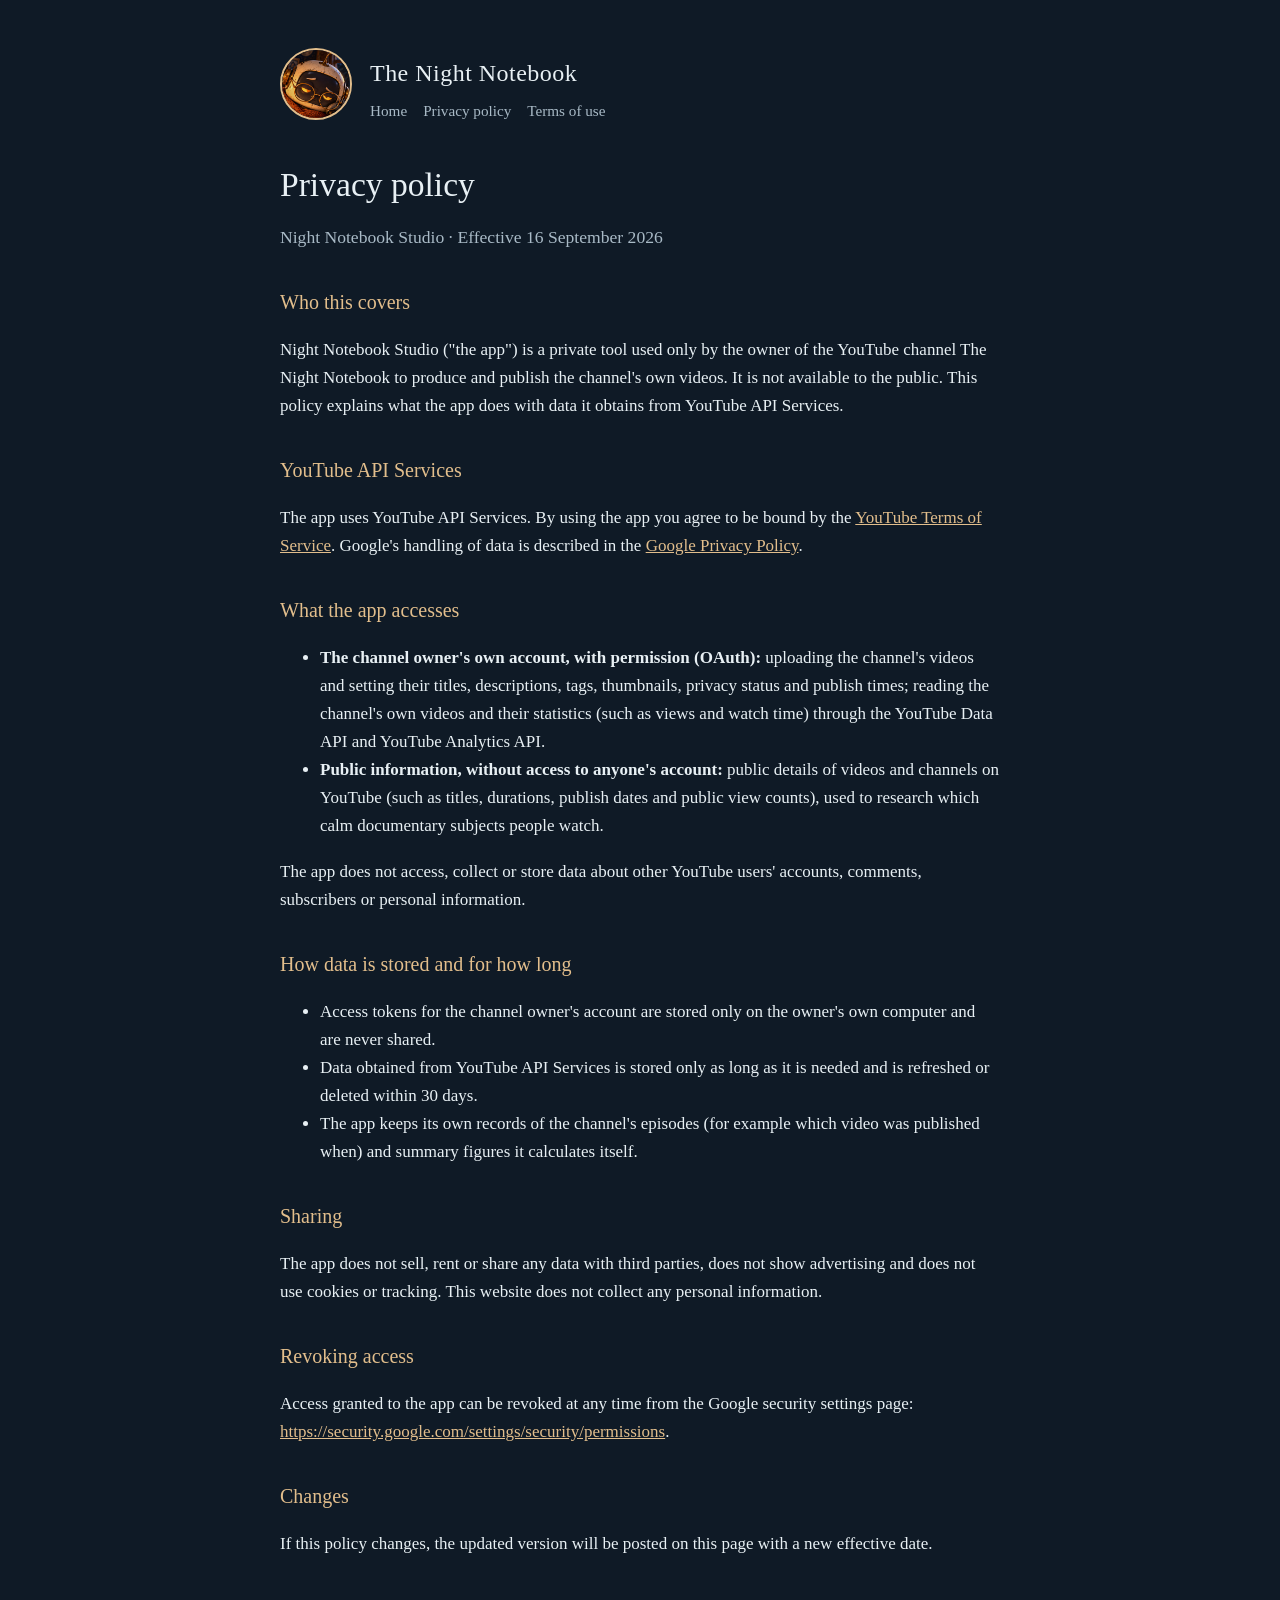
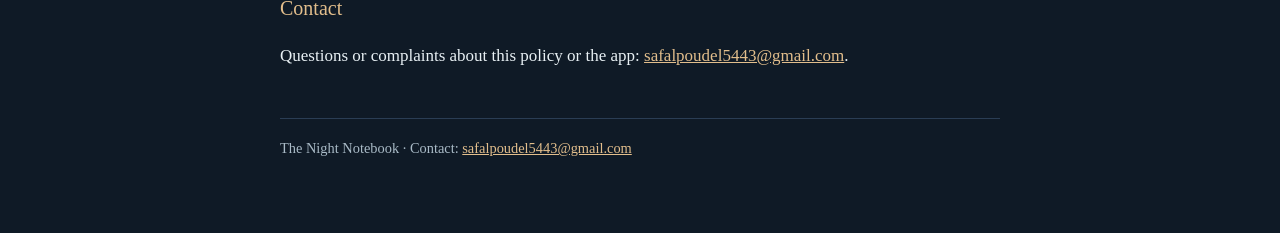
==== privacy.html @ fd8b33a9 "The Night Notebook: home, privacy policy and terms of use Co-Authored-By: Claude Opus 5 <noreply@ant" ====
<!doctype html><html lang="en"><head><meta charset="utf-8"><meta name="viewport" content="width=device-width, initial-scale=1">
<title>Privacy Policy · The Night Notebook</title><link rel="stylesheet" href="style.css"><link rel="icon" href="logo.png"></head>
<body><main><header><a href="index.html"><img src="logo.png" alt="The Night Notebook robot logo"></a><div><a class="brand" href="index.html">The Night Notebook</a><nav><a href="index.html">Home</a><a href="privacy.html">Privacy policy</a><a href="terms.html">Terms of use</a></nav></div></header>
<h1>Privacy policy</h1>
<p class="lede">Night Notebook Studio · Effective 16 September 2026</p>

<h2>Who this covers</h2>
<p>Night Notebook Studio ("the app") is a private tool used only by the owner of the YouTube channel The Night Notebook to produce and publish the channel's own videos. It is not available to the public. This policy explains what the app does with data it obtains from YouTube API Services.</p>

<h2>YouTube API Services</h2>
<p>The app uses YouTube API Services. By using the app you agree to be bound by the <a href="https://www.youtube.com/t/terms">YouTube Terms of Service</a>. Google's handling of data is described in the <a href="http://www.google.com/policies/privacy">Google Privacy Policy</a>.</p>

<h2>What the app accesses</h2>
<ul>
<li><strong>The channel owner's own account, with permission (OAuth):</strong> uploading the channel's videos and setting their titles, descriptions, tags, thumbnails, privacy status and publish times; reading the channel's own videos and their statistics (such as views and watch time) through the YouTube Data API and YouTube Analytics API.</li>
<li><strong>Public information, without access to anyone's account:</strong> public details of videos and channels on YouTube (such as titles, durations, publish dates and public view counts), used to research which calm documentary subjects people watch.</li>
</ul>
<p>The app does not access, collect or store data about other YouTube users' accounts, comments, subscribers or personal information.</p>

<h2>How data is stored and for how long</h2>
<ul>
<li>Access tokens for the channel owner's account are stored only on the owner's own computer and are never shared.</li>
<li>Data obtained from YouTube API Services is stored only as long as it is needed and is refreshed or deleted within 30 days.</li>
<li>The app keeps its own records of the channel's episodes (for example which video was published when) and summary figures it calculates itself.</li>
</ul>

<h2>Sharing</h2>
<p>The app does not sell, rent or share any data with third parties, does not show advertising and does not use cookies or tracking. This website does not collect any personal information.</p>

<h2>Revoking access</h2>
<p>Access granted to the app can be revoked at any time from the Google security settings page: <a href="https://security.google.com/settings/security/permissions">https://security.google.com/settings/security/permissions</a>.</p>

<h2>Changes</h2>
<p>If this policy changes, the updated version will be posted on this page with a new effective date.</p>

<h2>Contact</h2>
<p>Questions or complaints about this policy or the app: <a href="mailto:safalpoudel5443@gmail.com">safalpoudel5443@gmail.com</a>.</p>
<footer>The Night Notebook · Contact: <a href="mailto:safalpoudel5443@gmail.com">safalpoudel5443@gmail.com</a></footer></main></body></html>
---- style.css ----
:root { --bg: #0f1a26; --panel: #16263a; --ink: #e8f0f4; --muted: #a9bac6; --warm: #e2be8c; --line: #2a3d54; }
* { box-sizing: border-box; }
body { margin: 0; background: var(--bg); color: var(--ink); font: 17px/1.65 Georgia, "Times New Roman", serif; }
main { max-width: 760px; margin: 0 auto; padding: 48px 20px 72px; }
header { display: flex; align-items: center; gap: 18px; margin-bottom: 36px; }
header img { width: 72px; height: 72px; border-radius: 50%; border: 2px solid var(--warm); }
header a { color: var(--ink); text-decoration: none; }
.brand { font-size: 1.5rem; letter-spacing: .02em; }
nav { margin-top: 4px; font-size: .95rem; }
nav a { color: var(--muted); margin-right: 16px; }
h1 { font-weight: normal; font-size: 2.1rem; line-height: 1.2; margin: 0 0 12px; }
h2 { font-weight: normal; color: var(--warm); font-size: 1.25rem; margin: 34px 0 8px; }
p, li { color: var(--ink); }
.lede { color: var(--muted); font-size: 1.1rem; }
a { color: var(--warm); }
.card { background: var(--panel); border: 1px solid var(--line); border-radius: 10px; padding: 18px 22px; margin: 22px 0; }
footer { border-top: 1px solid var(--line); margin-top: 48px; padding-top: 18px; color: var(--muted); font-size: .9rem; }
@media (max-width: 520px) { body { font-size: 16px; } h1 { font-size: 1.7rem; } header img { width: 56px; height: 56px; } }
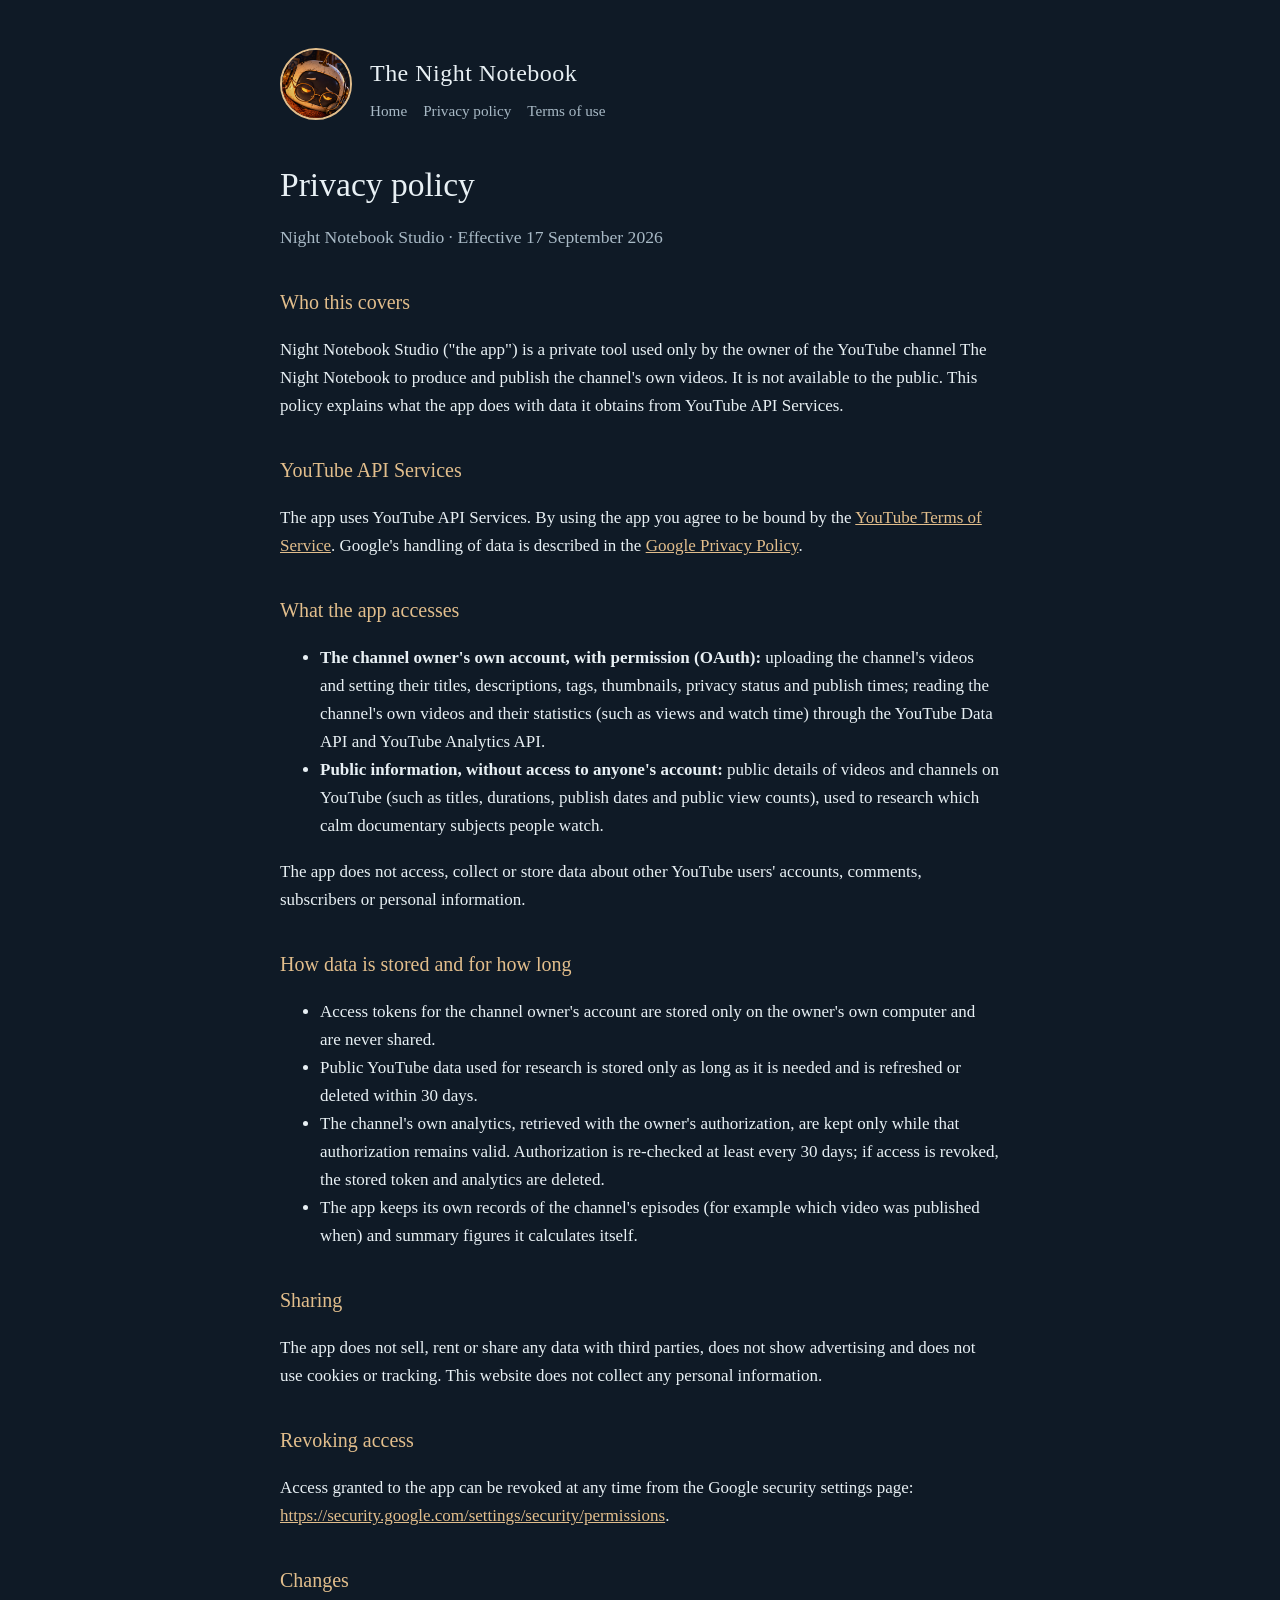
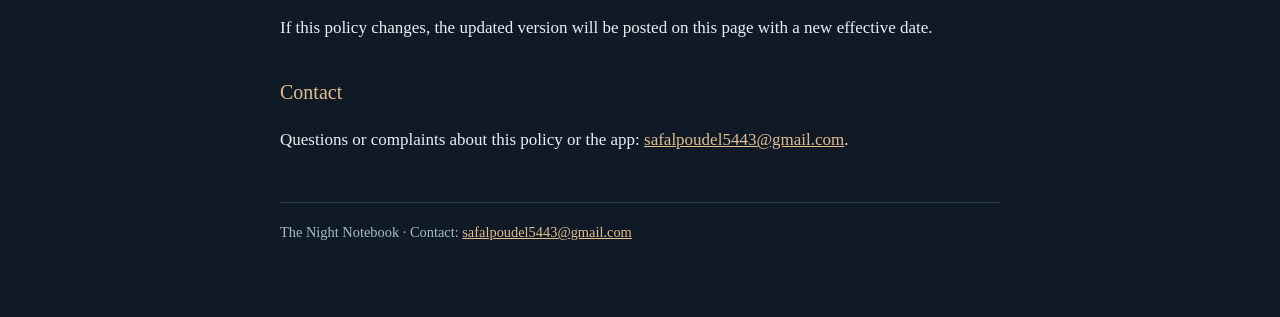
==== commit ed5bc087: "Privacy policy: authorized analytics retention Co-Authored-By: Claude Opus 5 <noreply@anthropic.com>" ====
--- a/privacy.html
+++ b/privacy.html
@@ -2,7 +2,7 @@
 <title>Privacy Policy · The Night Notebook</title><link rel="stylesheet" href="style.css"><link rel="icon" href="logo.png"></head>
 <body><main><header><a href="index.html"><img src="logo.png" alt="The Night Notebook robot logo"></a><div><a class="brand" href="index.html">The Night Notebook</a><nav><a href="index.html">Home</a><a href="privacy.html">Privacy policy</a><a href="terms.html">Terms of use</a></nav></div></header>
 <h1>Privacy policy</h1>
-<p class="lede">Night Notebook Studio · Effective 16 September 2026</p>
+<p class="lede">Night Notebook Studio · Effective 17 September 2026</p>
 
 <h2>Who this covers</h2>
 <p>Night Notebook Studio ("the app") is a private tool used only by the owner of the YouTube channel The Night Notebook to produce and publish the channel's own videos. It is not available to the public. This policy explains what the app does with data it obtains from YouTube API Services.</p>
@@ -20,7 +20,8 @@
 <h2>How data is stored and for how long</h2>
 <ul>
 <li>Access tokens for the channel owner's account are stored only on the owner's own computer and are never shared.</li>
-<li>Data obtained from YouTube API Services is stored only as long as it is needed and is refreshed or deleted within 30 days.</li>
+<li>Public YouTube data used for research is stored only as long as it is needed and is refreshed or deleted within 30 days.</li>
+<li>The channel's own analytics, retrieved with the owner's authorization, are kept only while that authorization remains valid. Authorization is re-checked at least every 30 days; if access is revoked, the stored token and analytics are deleted.</li>
 <li>The app keeps its own records of the channel's episodes (for example which video was published when) and summary figures it calculates itself.</li>
 </ul>
 
--- a/style.css
+++ b/style.css
@@ -7,7 +7,7 @@
 header a { color: var(--ink); text-decoration: none; }
 .brand { font-size: 1.5rem; letter-spacing: .02em; }
 nav { margin-top: 4px; font-size: .95rem; }
-nav a { color: var(--muted); margin-right: 16px; }
+nav a { color: var(--muted); margin-right: 16px; white-space: nowrap; display: inline-block; }
 h1 { font-weight: normal; font-size: 2.1rem; line-height: 1.2; margin: 0 0 12px; }
 h2 { font-weight: normal; color: var(--warm); font-size: 1.25rem; margin: 34px 0 8px; }
 p, li { color: var(--ink); }
